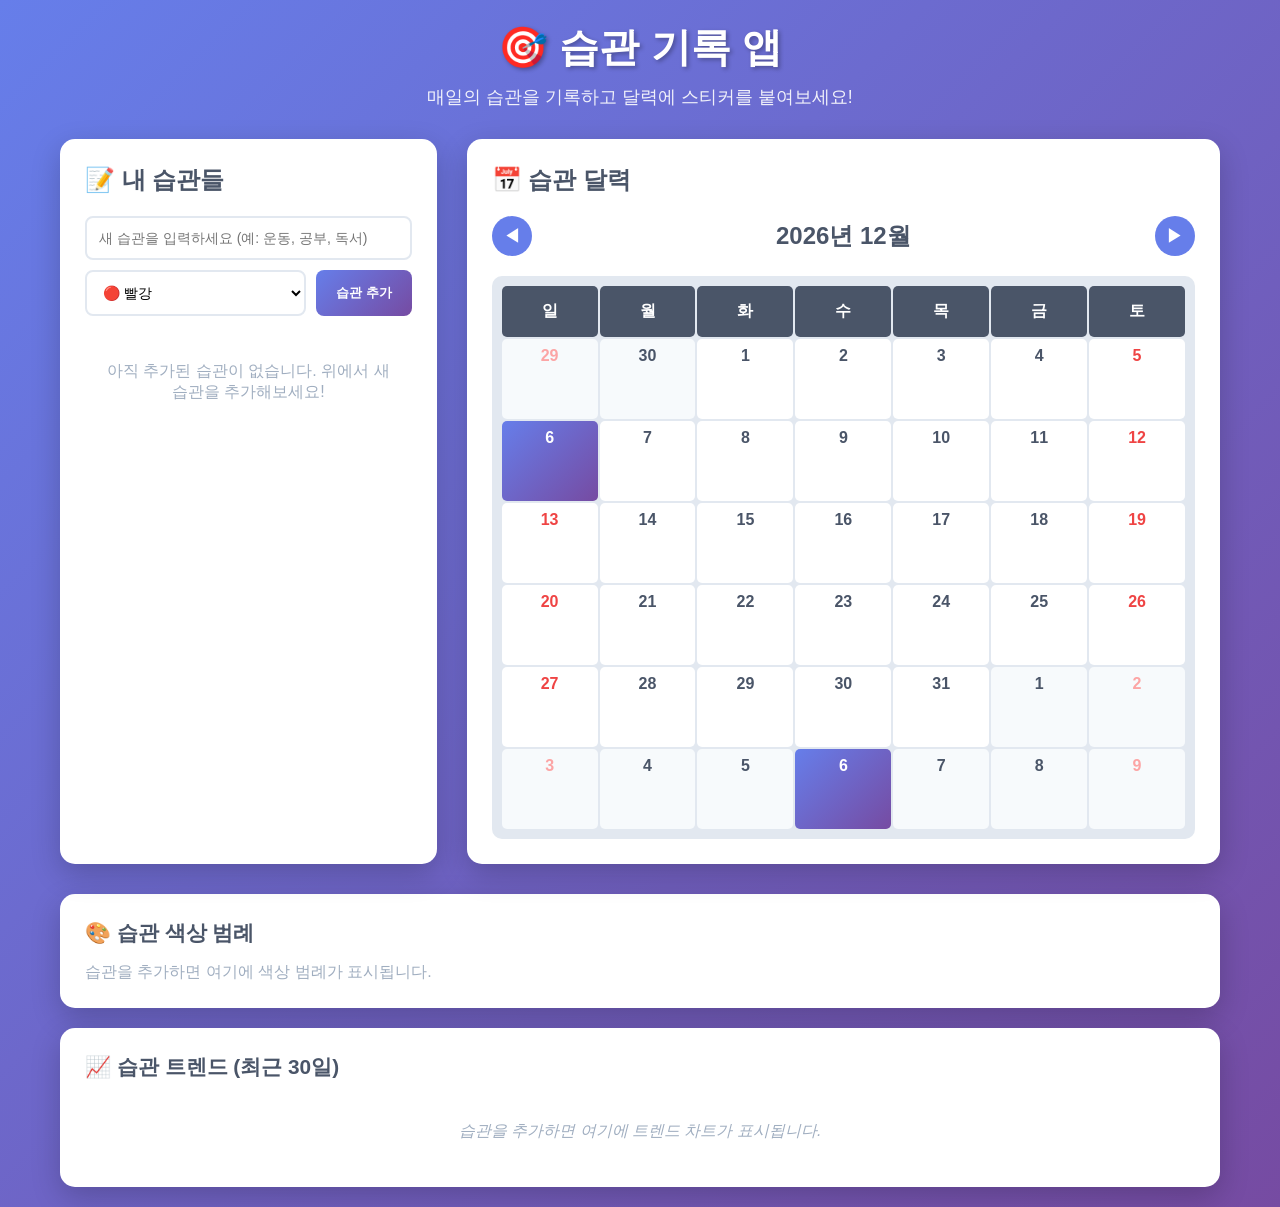
==== index.html @ 905c4ee0 "Rename habit-tracker.html to index.html" ====
<!DOCTYPE html>
<html lang="ko">
<head>
    <meta charset="UTF-8">
    <meta name="viewport" content="width=device-width, initial-scale=1.0">
    <title>습관 기록 앱</title>
    <link rel="stylesheet" href="habit-tracker.css">
</head>
<body>
    <div class="container">
        <header>
            <h1>🎯 습관 기록 앱</h1>
            <p>매일의 습관을 기록하고 달력에 스티커를 붙여보세요!</p>
        </header>

        <div class="main-content">
            <!-- 습관 관리 섹션 -->
            <div class="habits-section">
                <h2>📝 내 습관들</h2>
                <div class="add-habit">
                    <input type="text" id="habitName" placeholder="새 습관을 입력하세요 (예: 운동, 공부, 독서)">
                    <select id="habitColor">
                        <!-- 빨간색 계열 -->
                        <option value="red">🔴 빨강</option>
                        <option value="coral">🔴 코랄</option>
                        <option value="rose">🔴 로즈</option>
                        
                        <!-- 주황색 계열 -->
                        <option value="orange">🟠 주황</option>
                        <option value="amber">🟠 앰버</option>
                        
                        <!-- 노란색 계열 -->
                        <option value="yellow">🟡 노랑</option>
                        <option value="lime">🟡 라임</option>
                        
                        <!-- 초록색 계열 -->
                        <option value="green">🟢 초록</option>
                        <option value="emerald">🟢 에메랄드</option>
                        <option value="mint">🟢 민트</option>
                        <option value="teal">🟢 청록</option>
                        
                        <!-- 파란색 계열 -->
                        <option value="sky">🔵 스카이</option>
                        <option value="blue">🔵 파랑</option>
                        <option value="cyan">🔵 시안</option>
                        <option value="indigo">🔵 남색</option>
                        
                        <!-- 보라색 계열 -->
                        <option value="purple">🟣 보라</option>
                        <option value="violet">🟣 바이올렛</option>
                        
                        <!-- 핑크색 계열 -->
                        <option value="pink">🟣 핑크</option>
                        
                        <!-- 회색 계열 -->
                        <option value="slate">⚫ 슬레이트</option>
                    </select>
                    <button id="addHabitBtn">습관 추가</button>
                </div>
                
                <div class="habits-list" id="habitsList">
                    <!-- 습관 목록이 여기에 동적으로 추가됩니다 -->
                </div>
            </div>

            <!-- 달력 섹션 -->
            <div class="calendar-section">
                <h2>📅 습관 달력</h2>
                <div class="calendar-controls">
                    <button id="prevMonth">◀</button>
                    <h3 id="currentMonth"></h3>
                    <button id="nextMonth">▶</button>
                </div>
                <div class="calendar" id="calendar">
                    <!-- 달력이 여기에 동적으로 생성됩니다 -->
                </div>
            </div>
        </div>

        <!-- 습관 색상 범례 -->
        <div class="legend">
            <h3>🎨 습관 색상 범례</h3>
            <div class="legend-items" id="legendItems">
                <!-- 범례가 여기에 동적으로 추가됩니다 -->
            </div>
        </div>

        <!-- 트렌드 차트 -->
        <div class="trend-chart">
            <h3>📈 습관 트렌드 (최근 30일)</h3>
            <div class="chart-container" id="chartContainer">
                <!-- 차트가 여기에 동적으로 생성됩니다 -->
            </div>
        </div>
    </div>

    <script src="habit-tracker.js"></script>
</body>
</html>
---- habit-tracker.css ----
* {
    margin: 0;
    padding: 0;
    box-sizing: border-box;
}

body {
    font-family: 'Segoe UI', Tahoma, Geneva, Verdana, sans-serif;
    background: linear-gradient(135deg, #667eea 0%, #764ba2 100%);
    min-height: 100vh;
    color: #333;
}

.container {
    max-width: 1200px;
    margin: 0 auto;
    padding: 20px;
}

header {
    text-align: center;
    margin-bottom: 30px;
    color: white;
}

header h1 {
    font-size: 2.5rem;
    margin-bottom: 10px;
    text-shadow: 2px 2px 4px rgba(0,0,0,0.3);
}

header p {
    font-size: 1.1rem;
    opacity: 0.9;
}

.main-content {
    display: grid;
    grid-template-columns: 1fr 2fr;
    gap: 30px;
    margin-bottom: 30px;
}

.habits-section, .calendar-section {
    background: white;
    border-radius: 15px;
    padding: 25px;
    box-shadow: 0 10px 30px rgba(0,0,0,0.2);
}

.habits-section h2, .calendar-section h2 {
    margin-bottom: 20px;
    color: #4a5568;
    font-size: 1.5rem;
}

.add-habit {
    display: flex;
    gap: 10px;
    margin-bottom: 25px;
    flex-wrap: wrap;
}

.add-habit input, .add-habit select {
    flex: 1;
    padding: 12px;
    border: 2px solid #e2e8f0;
    border-radius: 8px;
    font-size: 14px;
    transition: border-color 0.3s;
}

.add-habit select {
    background: white;
    cursor: pointer;
}

.add-habit select option {
    padding: 8px;
    font-size: 14px;
    color: white;
    font-weight: 600;
}

/* 빨간색 계열 */
.add-habit select option[value="red"] { background-color: #ef4444; }
.add-habit select option[value="coral"] { background-color: #ff6b6b; }
.add-habit select option[value="rose"] { background-color: #f43f5e; }

/* 주황색 계열 */
.add-habit select option[value="orange"] { background-color: #f97316; }
.add-habit select option[value="amber"] { background-color: #f59e0b; }

/* 노란색 계열 */
.add-habit select option[value="yellow"] { background-color: #eab308; color: #333; }
.add-habit select option[value="lime"] { background-color: #84cc16; color: #333; }

/* 초록색 계열 */
.add-habit select option[value="green"] { background-color: #10b981; }
.add-habit select option[value="emerald"] { background-color: #059669; }
.add-habit select option[value="mint"] { background-color: #6ee7b7; color: #333; }
.add-habit select option[value="teal"] { background-color: #14b8a6; }

/* 파란색 계열 */
.add-habit select option[value="sky"] { background-color: #0ea5e9; }
.add-habit select option[value="blue"] { background-color: #3b82f6; }
.add-habit select option[value="cyan"] { background-color: #06b6d4; }
.add-habit select option[value="indigo"] { background-color: #6366f1; }

/* 보라색 계열 */
.add-habit select option[value="purple"] { background-color: #8b5cf6; }
.add-habit select option[value="violet"] { background-color: #7c3aed; }

/* 핑크색 계열 */
.add-habit select option[value="pink"] { background-color: #ec4899; }

/* 회색 계열 */
.add-habit select option[value="slate"] { background-color: #64748b; }

.add-habit input:focus, .add-habit select:focus {
    outline: none;
    border-color: #667eea;
}

.add-habit button {
    padding: 12px 20px;
    background: linear-gradient(135deg, #667eea 0%, #764ba2 100%);
    color: white;
    border: none;
    border-radius: 8px;
    cursor: pointer;
    font-weight: 600;
    transition: transform 0.2s;
}

.add-habit button:hover {
    transform: translateY(-2px);
}

.habits-list {
    display: flex;
    flex-direction: column;
    gap: 10px;
}

.habit-item {
    display: flex;
    align-items: center;
    justify-content: space-between;
    padding: 15px;
    background: #f7fafc;
    border-radius: 10px;
    border-left: 4px solid;
    transition: all 0.3s;
}

.habit-item:hover {
    transform: translateX(5px);
    box-shadow: 0 5px 15px rgba(0,0,0,0.1);
}

.habit-info {
    display: flex;
    align-items: center;
    gap: 10px;
}

.habit-color {
    width: 20px;
    height: 20px;
    border-radius: 50%;
    border: 2px solid white;
    box-shadow: 0 2px 4px rgba(0,0,0,0.2);
}

.habit-name {
    font-weight: 600;
    color: #2d3748;
}

.delete-habit {
    background: #e53e3e;
    color: white;
    border: none;
    border-radius: 50%;
    width: 30px;
    height: 30px;
    cursor: pointer;
    font-size: 14px;
    transition: all 0.3s;
}

.delete-habit:hover {
    background: #c53030;
    transform: scale(1.1);
}

.calendar-controls {
    display: flex;
    align-items: center;
    justify-content: space-between;
    margin-bottom: 20px;
}

.calendar-controls button {
    background: #667eea;
    color: white;
    border: none;
    border-radius: 50%;
    width: 40px;
    height: 40px;
    cursor: pointer;
    font-size: 18px;
    transition: all 0.3s;
}

.calendar-controls button:hover {
    background: #5a67d8;
    transform: scale(1.1);
}

#currentMonth {
    font-size: 1.5rem;
    color: #4a5568;
    font-weight: 600;
}

.calendar {
    display: grid;
    grid-template-columns: repeat(7, 1fr);
    gap: 2px;
    background: #e2e8f0;
    border-radius: 10px;
    padding: 10px;
}

.day-header {
    background: #4a5568;
    color: white;
    padding: 15px 5px;
    text-align: center;
    font-weight: 600;
    border-radius: 5px;
}

.day {
    background: white;
    min-height: 80px;
    padding: 8px;
    border-radius: 5px;
    position: relative;
    cursor: pointer;
    transition: all 0.3s;
    display: flex;
    flex-direction: column;
    align-items: center;
    justify-content: flex-start;
}

.day:hover {
    background: #f7fafc;
    transform: scale(1.02);
}

.day-number {
    font-weight: 600;
    color: #4a5568;
    margin-bottom: 5px;
}

.day.other-month {
    background: #f7fafc;
    color: #a0aec0;
}

.day.today {
    background: linear-gradient(135deg, #667eea 0%, #764ba2 100%);
    color: white;
}

.day.today .day-number {
    color: white;
}

/* 주말 날짜 스타일 */
.day.weekend .day-number {
    color: #ef4444;
    font-weight: 700;
}

.day.other-month.weekend .day-number {
    color: #fca5a5;
}

.day.today.weekend .day-number {
    color: white;
}

.stickers {
    display: flex;
    flex-wrap: wrap;
    gap: 2px;
    justify-content: center;
    margin-top: 5px;
}

.sticker {
    width: 12px;
    height: 12px;
    border-radius: 50%;
    border: 1px solid white;
    box-shadow: 0 1px 3px rgba(0,0,0,0.3);
}

.legend {
    background: white;
    border-radius: 15px;
    padding: 25px;
    box-shadow: 0 10px 30px rgba(0,0,0,0.2);
}

.legend h3 {
    margin-bottom: 15px;
    color: #4a5568;
    font-size: 1.3rem;
}

.legend-items {
    display: flex;
    flex-wrap: wrap;
    gap: 15px;
}

.legend-item {
    display: flex;
    align-items: center;
    gap: 8px;
    padding: 8px 12px;
    background: #f7fafc;
    border-radius: 20px;
    font-size: 14px;
    font-weight: 500;
}

/* 트렌드 차트 스타일 */
.trend-chart {
    background: white;
    border-radius: 15px;
    padding: 25px;
    box-shadow: 0 10px 30px rgba(0,0,0,0.2);
    margin-top: 20px;
}

.trend-chart h3 {
    margin-bottom: 20px;
    color: #4a5568;
    font-size: 1.3rem;
}

.chart-container {
    display: flex;
    flex-direction: column;
    gap: 15px;
}

.habit-chart {
    background: #f8fafc;
    border-radius: 10px;
    padding: 15px;
    border-left: 4px solid;
}

.habit-chart-header {
    display: flex;
    justify-content: space-between;
    align-items: center;
    margin-bottom: 10px;
}

.habit-chart-name {
    display: flex;
    align-items: center;
    gap: 8px;
    font-weight: 600;
    color: #2d3748;
}

.habit-chart-color {
    width: 16px;
    height: 16px;
    border-radius: 50%;
    border: 2px solid white;
    box-shadow: 0 2px 4px rgba(0,0,0,0.2);
}

.habit-chart-stats {
    display: flex;
    gap: 15px;
    font-size: 14px;
    color: #718096;
}

.chart-bars {
    display: flex;
    gap: 2px;
    height: 20px;
    align-items: end;
}

.chart-bar {
    flex: 1;
    border-radius: 2px 2px 0 0;
    min-height: 2px;
    transition: all 0.3s ease;
    position: relative;
}

.chart-bar:hover {
    opacity: 0.8;
    transform: scaleY(1.1);
}

.chart-bar.completed {
    opacity: 1;
}

.chart-bar.missed {
    opacity: 0.3;
    background-color: #e2e8f0;
}

.chart-bar.today {
    border: 2px solid #4a5568;
    box-shadow: 0 0 0 1px white;
}

.chart-labels {
    display: flex;
    justify-content: space-between;
    margin-top: 5px;
    font-size: 11px;
    color: #a0aec0;
}

.no-data {
    text-align: center;
    color: #a0aec0;
    padding: 20px;
    font-style: italic;
}

.legend-color {
    width: 16px;
    height: 16px;
    border-radius: 50%;
    border: 2px solid white;
    box-shadow: 0 2px 4px rgba(0,0,0,0.2);
}

/* 습관 색상 정의 - 18가지 예쁜 색상 (중복 제거, 색상별 그룹화) */
/* 빨간색 계열 */
.color-red { background-color: #ef4444; }         /* 빨강 */
.color-coral { background-color: #ff6b6b; }       /* 코랄 */
.color-rose { background-color: #f43f5e; }        /* 로즈 */

/* 주황색 계열 */
.color-orange { background-color: #f97316; }      /* 주황 */
.color-amber { background-color: #f59e0b; }       /* 앰버 */

/* 노란색 계열 */
.color-yellow { background-color: #eab308; }      /* 노랑 */
.color-lime { background-color: #84cc16; }        /* 라임 */

/* 초록색 계열 */
.color-green { background-color: #10b981; }       /* 초록 */
.color-emerald { background-color: #059669; }     /* 에메랄드 */
.color-mint { background-color: #6ee7b7; }        /* 민트 */
.color-teal { background-color: #14b8a6; }        /* 청록 */

/* 파란색 계열 */
.color-sky { background-color: #0ea5e9; }         /* 스카이 */
.color-blue { background-color: #3b82f6; }        /* 파랑 */
.color-cyan { background-color: #06b6d4; }        /* 시안 */
.color-indigo { background-color: #6366f1; }      /* 남색 */

/* 보라색 계열 */
.color-purple { background-color: #8b5cf6; }      /* 보라 */
.color-violet { background-color: #7c3aed; }      /* 바이올렛 */

/* 핑크색 계열 */
.color-pink { background-color: #ec4899; }        /* 핑크 */

/* 회색 계열 */
.color-slate { background-color: #64748b; }       /* 슬레이트 */

/* 반응형 디자인 */
@media (max-width: 768px) {
    .main-content {
        grid-template-columns: 1fr;
        gap: 20px;
    }
    
    .add-habit {
        flex-direction: column;
    }
    
    .calendar {
        gap: 1px;
    }
    
    .day {
        min-height: 60px;
        padding: 5px;
    }
    
    .sticker {
        width: 10px;
        height: 10px;
    }
    
    .legend-items {
        gap: 10px;
    }
    
    .legend-item {
        font-size: 12px;
        padding: 6px 10px;
    }
}

/* 애니메이션 */
@keyframes fadeIn {
    from { opacity: 0; transform: translateY(20px); }
    to { opacity: 1; transform: translateY(0); }
}

.habit-item, .day {
    animation: fadeIn 0.3s ease-out;
}

/* 스티커 추가 애니메이션 */
@keyframes stickerAppear {
    0% { transform: scale(0); opacity: 0; }
    50% { transform: scale(1.2); }
    100% { transform: scale(1); opacity: 1; }
}

.sticker {
    animation: stickerAppear 0.3s ease-out;
}
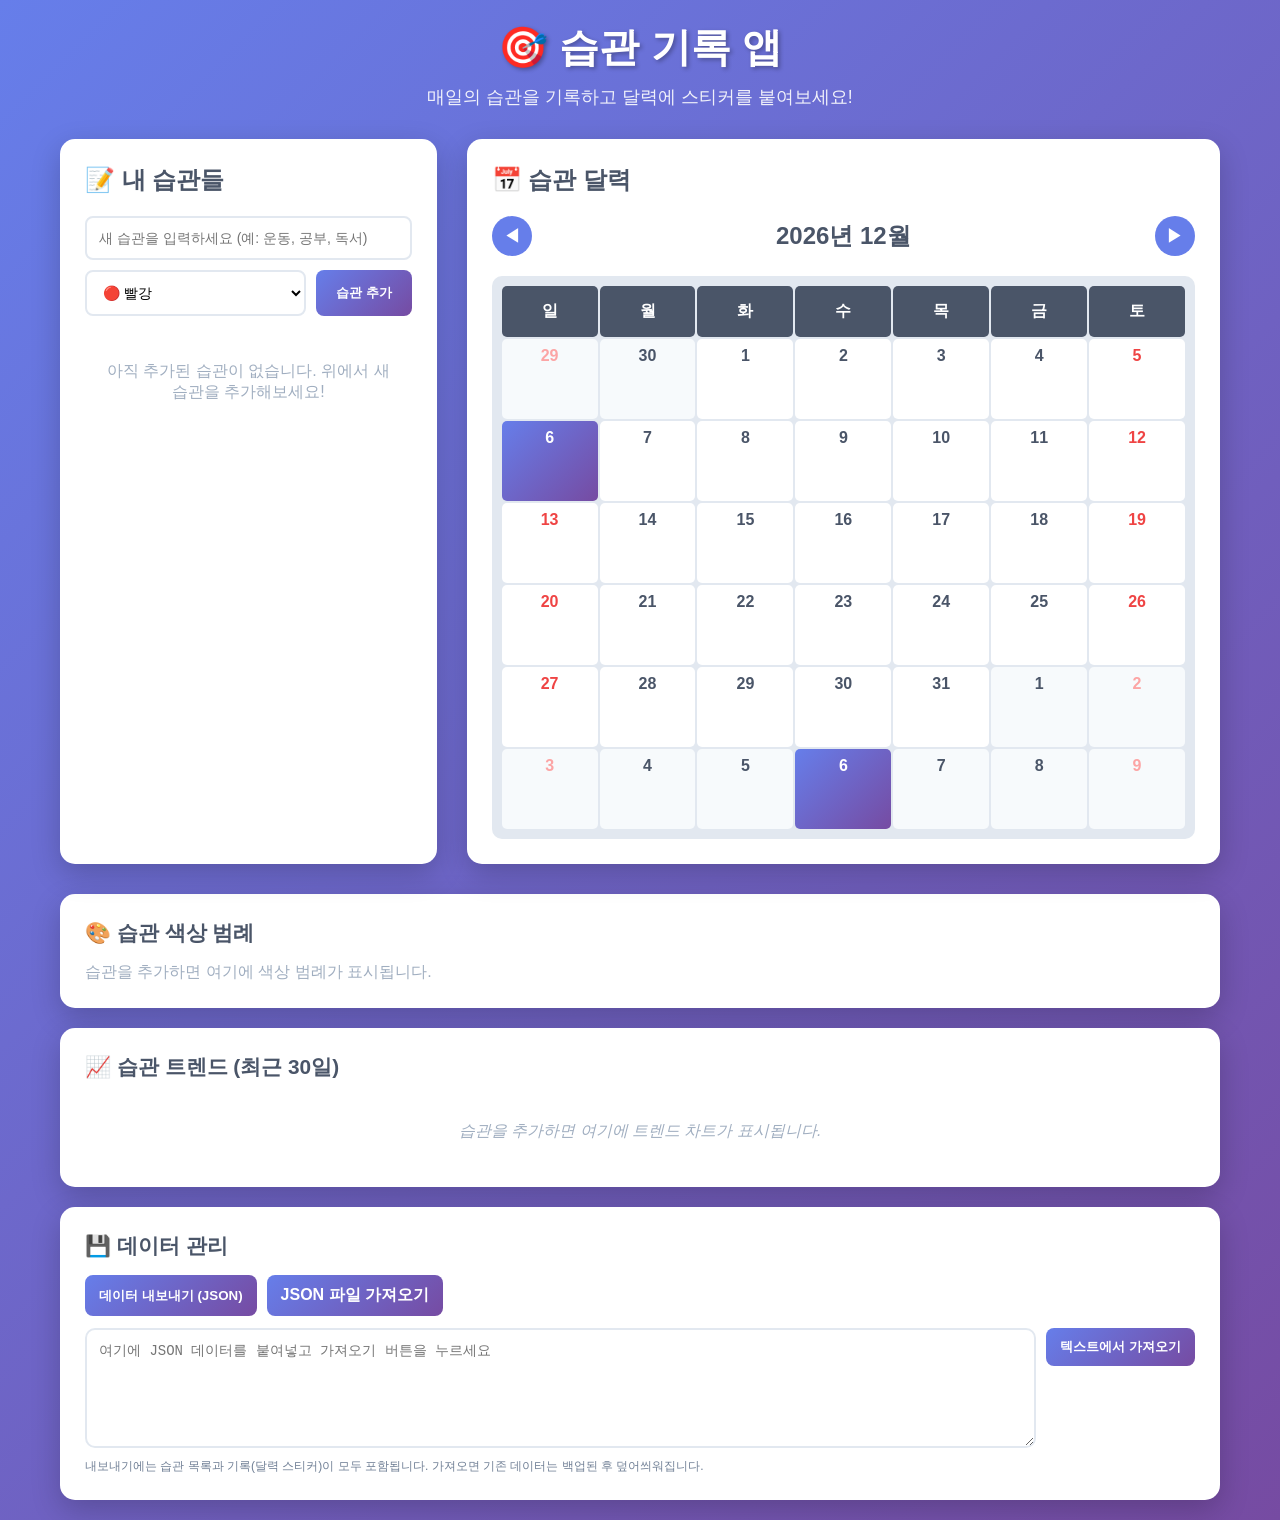
==== commit 8d98be88: "feat: 데이터 내보내기/가져오기 UI 및 로직 추가" ====
--- a/index.html
+++ b/index.html
@@ -92,6 +92,23 @@
                 <!-- 차트가 여기에 동적으로 생성됩니다 -->
             </div>
         </div>
+
+        <!-- 데이터 관리 -->
+        <div class="data-management">
+            <h3>💾 데이터 관리</h3>
+            <div class="data-actions">
+                <button id="exportJsonBtn">데이터 내보내기 (JSON)</button>
+                <label for="importJsonFile" class="file-label">JSON 파일 가져오기</label>
+                <input type="file" id="importJsonFile" accept="application/json" style="display:none;" />
+            </div>
+            <div class="data-import-text">
+                <textarea id="importJsonText" placeholder="여기에 JSON 데이터를 붙여넣고 가져오기 버튼을 누르세요"></textarea>
+                <div class="import-text-actions">
+                    <button id="importJsonTextBtn">텍스트에서 가져오기</button>
+                </div>
+            </div>
+            <p class="data-hint">내보내기에는 습관 목록과 기록(달력 스티커)이 모두 포함됩니다. 가져오면 기존 데이터는 백업된 후 덮어씌워집니다.</p>
+        </div>
     </div>
 
     <script src="habit-tracker.js"></script>
--- a/habit-tracker.css
+++ b/habit-tracker.css
@@ -447,6 +447,69 @@
     color: #a0aec0;
     padding: 20px;
     font-style: italic;
+}
+
+/* 데이터 관리 */
+.data-management {
+    background: white;
+    border-radius: 15px;
+    padding: 25px;
+    box-shadow: 0 10px 30px rgba(0,0,0,0.2);
+    margin-top: 20px;
+}
+
+.data-management h3 {
+    margin-bottom: 15px;
+    color: #4a5568;
+    font-size: 1.3rem;
+}
+
+.data-actions {
+    display: flex;
+    gap: 10px;
+    flex-wrap: wrap;
+    margin-bottom: 12px;
+}
+
+.data-actions button, .import-text-actions button, .file-label {
+    padding: 10px 14px;
+    background: linear-gradient(135deg, #667eea 0%, #764ba2 100%);
+    color: white;
+    border: none;
+    border-radius: 8px;
+    cursor: pointer;
+    font-weight: 600;
+    transition: transform 0.2s;
+}
+
+.data-actions button:hover, .import-text-actions button:hover, .file-label:hover {
+    transform: translateY(-2px);
+}
+
+.file-label {
+    display: inline-block;
+}
+
+.data-import-text {
+    display: grid;
+    grid-template-columns: 1fr auto;
+    gap: 10px;
+    align-items: start;
+}
+
+.data-import-text textarea {
+    width: 100%;
+    min-height: 120px;
+    border: 2px solid #e2e8f0;
+    border-radius: 10px;
+    padding: 12px;
+    font-size: 14px;
+}
+
+.data-hint {
+    margin-top: 10px;
+    color: #718096;
+    font-size: 12px;
 }
 
 .legend-color {
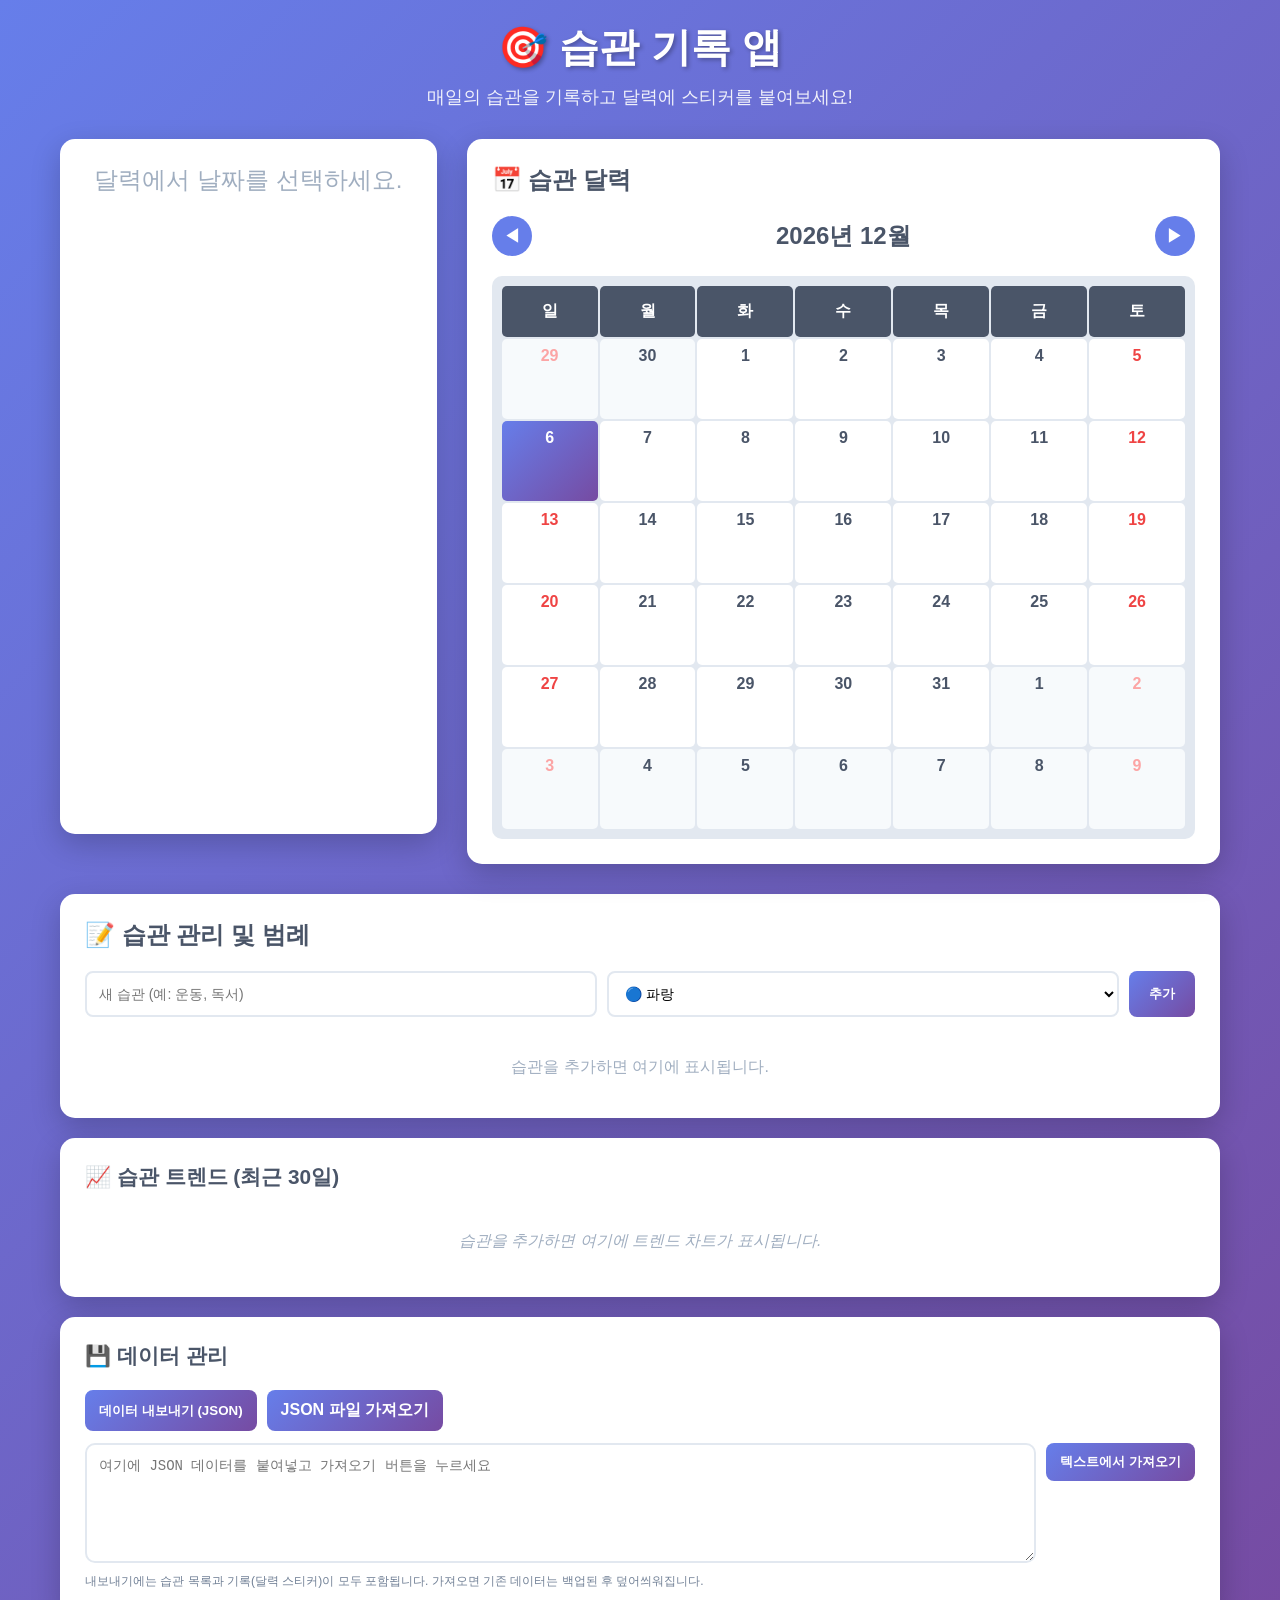
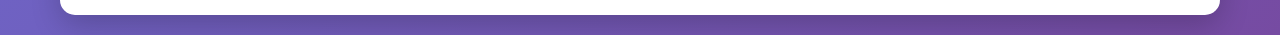
==== commit 1523b00a: "update funcs" ====
--- a/index.html
+++ b/index.html
@@ -14,52 +14,21 @@
         </header>
 
         <div class="main-content">
-            <!-- 습관 관리 섹션 -->
-            <div class="habits-section">
-                <h2>📝 내 습관들</h2>
-                <div class="add-habit">
-                    <input type="text" id="habitName" placeholder="새 습관을 입력하세요 (예: 운동, 공부, 독서)">
-                    <select id="habitColor">
-                        <!-- 빨간색 계열 -->
-                        <option value="red">🔴 빨강</option>
-                        <option value="coral">🔴 코랄</option>
-                        <option value="rose">🔴 로즈</option>
-                        
-                        <!-- 주황색 계열 -->
-                        <option value="orange">🟠 주황</option>
-                        <option value="amber">🟠 앰버</option>
-                        
-                        <!-- 노란색 계열 -->
-                        <option value="yellow">🟡 노랑</option>
-                        <option value="lime">🟡 라임</option>
-                        
-                        <!-- 초록색 계열 -->
-                        <option value="green">🟢 초록</option>
-                        <option value="emerald">🟢 에메랄드</option>
-                        <option value="mint">🟢 민트</option>
-                        <option value="teal">🟢 청록</option>
-                        
-                        <!-- 파란색 계열 -->
-                        <option value="sky">🔵 스카이</option>
-                        <option value="blue">🔵 파랑</option>
-                        <option value="cyan">🔵 시안</option>
-                        <option value="indigo">🔵 남색</option>
-                        
-                        <!-- 보라색 계열 -->
-                        <option value="purple">🟣 보라</option>
-                        <option value="violet">🟣 바이올렛</option>
-                        
-                        <!-- 핑크색 계열 -->
-                        <option value="pink">🟣 핑크</option>
-                        
-                        <!-- 회색 계열 -->
-                        <option value="slate">⚫ 슬레이트</option>
-                    </select>
-                    <button id="addHabitBtn">습관 추가</button>
-                </div>
-                
-                <div class="habits-list" id="habitsList">
-                    <!-- 습관 목록이 여기에 동적으로 추가됩니다 -->
+            <!-- 일일 상세 섹션 (위치 변경) -->
+            <div class="daily-details-section" id="dailyDetailsSection">
+                <h2 id="dailyDetailsTitle">달력에서 날짜를 선택하세요.</h2>
+                <div id="dailyDetailsContent" class="hidden">
+                                        <div class="daily-details-header">
+                        <h3 id="selectedDateStr"></h3>
+                        <h3 class="memo-header">습관 체크</h3>
+                    </div>
+                    <div id="dailyHabitsList"></div>
+                    <h3 class="memo-header">일일 메모</h3>
+                    <div id="memoList"></div>
+                    <div class="add-memo">
+                        <input type="text" id="memoInput" placeholder="새 메모 추가...">
+                        <button id="addMemoBtn">메모 추가</button>
+                    </div>
                 </div>
             </div>
 
@@ -77,9 +46,23 @@
             </div>
         </div>
 
-        <!-- 습관 색상 범례 -->
-        <div class="legend">
-            <h3>🎨 습관 색상 범례</h3>
+        <!-- 습관 관리 및 범례 섹션 (위치 변경) -->
+        <div class="habits-section">
+            <h2>📝 습관 관리 및 범례</h2>
+            <div class="add-habit">
+                <input type="text" id="habitName" placeholder="새 습관 (예: 운동, 독서)">
+                <select id="habitColor">
+                    <option value="red">🔴 빨강</option><option value="coral">🔴 코랄</option><option value="rose">🔴 로즈</option>
+                    <option value="orange">🟠 주황</option><option value="amber">🟠 앰버</option>
+                    <option value="yellow">🟡 노랑</option><option value="lime">🟡 라임</option>
+                    <option value="green">🟢 초록</option><option value="emerald">🟢 에메랄드</option><option value="mint">🟢 민트</option><option value="teal">🟢 청록</option>
+                    <option value="sky">🔵 스카이</option><option value="blue" selected>🔵 파랑</option><option value="cyan">🔵 시안</option><option value="indigo">🔵 남색</option>
+                    <option value="purple">🟣 보라</option><option value="violet">🟣 바이올렛</option>
+                    <option value="pink">🟣 핑크</option>
+                    <option value="slate">⚫ 슬레이트</option>
+                </select>
+                <button id="addHabitBtn">추가</button>
+            </div>
             <div class="legend-items" id="legendItems">
                 <!-- 범례가 여기에 동적으로 추가됩니다 -->
             </div>
@@ -88,9 +71,7 @@
         <!-- 트렌드 차트 -->
         <div class="trend-chart">
             <h3>📈 습관 트렌드 (최근 30일)</h3>
-            <div class="chart-container" id="chartContainer">
-                <!-- 차트가 여기에 동적으로 생성됩니다 -->
-            </div>
+            <div class="chart-container" id="chartContainer"></div>
         </div>
 
         <!-- 데이터 관리 -->
--- a/habit-tracker.css
+++ b/habit-tracker.css
@@ -48,7 +48,7 @@
     box-shadow: 0 10px 30px rgba(0,0,0,0.2);
 }
 
-.habits-section h2, .calendar-section h2 {
+.habits-section h2, .calendar-section h2, .daily-details-section h2 {
     margin-bottom: 20px;
     color: #4a5568;
     font-size: 1.5rem;
@@ -82,39 +82,25 @@
     font-weight: 600;
 }
 
-/* 빨간색 계열 */
+/* 색상 옵션 스타일 */
 .add-habit select option[value="red"] { background-color: #ef4444; }
 .add-habit select option[value="coral"] { background-color: #ff6b6b; }
 .add-habit select option[value="rose"] { background-color: #f43f5e; }
-
-/* 주황색 계열 */
 .add-habit select option[value="orange"] { background-color: #f97316; }
 .add-habit select option[value="amber"] { background-color: #f59e0b; }
-
-/* 노란색 계열 */
 .add-habit select option[value="yellow"] { background-color: #eab308; color: #333; }
 .add-habit select option[value="lime"] { background-color: #84cc16; color: #333; }
-
-/* 초록색 계열 */
 .add-habit select option[value="green"] { background-color: #10b981; }
 .add-habit select option[value="emerald"] { background-color: #059669; }
 .add-habit select option[value="mint"] { background-color: #6ee7b7; color: #333; }
 .add-habit select option[value="teal"] { background-color: #14b8a6; }
-
-/* 파란색 계열 */
 .add-habit select option[value="sky"] { background-color: #0ea5e9; }
 .add-habit select option[value="blue"] { background-color: #3b82f6; }
 .add-habit select option[value="cyan"] { background-color: #06b6d4; }
 .add-habit select option[value="indigo"] { background-color: #6366f1; }
-
-/* 보라색 계열 */
 .add-habit select option[value="purple"] { background-color: #8b5cf6; }
 .add-habit select option[value="violet"] { background-color: #7c3aed; }
-
-/* 핑크색 계열 */
 .add-habit select option[value="pink"] { background-color: #ec4899; }
-
-/* 회색 계열 */
 .add-habit select option[value="slate"] { background-color: #64748b; }
 
 .add-habit input:focus, .add-habit select:focus {
@@ -137,35 +123,35 @@
     transform: translateY(-2px);
 }
 
-.habits-list {
+.legend-items {
     display: flex;
     flex-direction: column;
     gap: 10px;
 }
 
-.habit-item {
+.legend-item {
     display: flex;
     align-items: center;
     justify-content: space-between;
-    padding: 15px;
+    padding: 12px 15px;
     background: #f7fafc;
     border-radius: 10px;
     border-left: 4px solid;
     transition: all 0.3s;
 }
 
-.habit-item:hover {
+.legend-item:hover {
     transform: translateX(5px);
     box-shadow: 0 5px 15px rgba(0,0,0,0.1);
 }
 
-.habit-info {
+.legend-info {
     display: flex;
     align-items: center;
     gap: 10px;
 }
 
-.habit-color {
+.legend-color {
     width: 20px;
     height: 20px;
     border-radius: 50%;
@@ -173,7 +159,7 @@
     box-shadow: 0 2px 4px rgba(0,0,0,0.2);
 }
 
-.habit-name {
+.legend-name {
     font-weight: 600;
     color: #2d3748;
 }
@@ -183,11 +169,14 @@
     color: white;
     border: none;
     border-radius: 50%;
-    width: 30px;
-    height: 30px;
+    width: 28px;
+    height: 28px;
     cursor: pointer;
     font-size: 14px;
     transition: all 0.3s;
+    display: flex;
+    align-items: center;
+    justify-content: center;
 }
 
 .delete-habit:hover {
@@ -257,9 +246,10 @@
     justify-content: flex-start;
 }
 
-.day:hover {
-    background: #f7fafc;
+.day:hover, .day.selected {
+    background: #f0f2ff;
     transform: scale(1.02);
+    box-shadow: 0 0 0 2px #667eea;
 }
 
 .day-number {
@@ -282,7 +272,6 @@
     color: white;
 }
 
-/* 주말 날짜 스타일 */
 .day.weekend .day-number {
     color: #ef4444;
     font-weight: 700;
@@ -312,38 +301,165 @@
     box-shadow: 0 1px 3px rgba(0,0,0,0.3);
 }
 
-.legend {
+/* 일일 상세 섹션 */
+.daily-details-section {
     background: white;
     border-radius: 15px;
     padding: 25px;
     box-shadow: 0 10px 30px rgba(0,0,0,0.2);
-}
-
-.legend h3 {
+    margin-bottom: 30px;
+}
+
+.daily-details-section h2 {
+    text-align: center;
+    color: #a0aec0;
+    font-weight: 500;
+}
+
+.daily-details-header {
+    margin-bottom: 20px;
+}
+
+.daily-details-header h3 {
+    color: #4a5568;
+    font-size: 1.8rem;
+    font-weight: 700;
+    margin: 0;
+    line-height: 1.2;
+}
+
+.daily-details-header p {
+    font-size: 1.1rem;
+    color: #718096;
+    margin: 0;
+    font-weight: 500;
+}
+
+.daily-details-section .memo-header {
+    margin-top: 25px;
     margin-bottom: 15px;
     color: #4a5568;
     font-size: 1.3rem;
 }
 
-.legend-items {
-    display: flex;
-    flex-wrap: wrap;
-    gap: 15px;
-}
-
-.legend-item {
-    display: flex;
-    align-items: center;
-    gap: 8px;
-    padding: 8px 12px;
+.daily-details-section h3:first-child {
+    margin-top: 0;
+}
+
+#dailyDetailsContent.hidden {
+    display: none;
+}
+
+#dailyHabitsList, #memoList {
+    display: flex;
+    flex-direction: column;
+    gap: 10px;
+}
+
+.daily-habit-item, .memo-item {
+    display: flex;
+    align-items: center;
+    justify-content: space-between;
+    padding: 12px 15px;
     background: #f7fafc;
-    border-radius: 20px;
+    border-radius: 10px;
+    transition: background-color 0.3s;
+}
+
+.daily-habit-item:hover, .memo-item:hover {
+    background-color: #f0f2ff;
+}
+
+.daily-habit-item label {
+    display: flex;
+    align-items: center;
+    gap: 12px;
+    cursor: pointer;
+    font-weight: 500;
+}
+
+.daily-habit-item input[type="checkbox"] {
+    width: 20px;
+    height: 20px;
+    cursor: pointer;
+    accent-color: #667eea;
+}
+
+.memo-item {
     font-size: 14px;
-    font-weight: 500;
+    align-items: center;
+}
+
+.memo-item.done span {
+    text-decoration: line-through;
+    color: #a0aec0;
+}
+
+.memo-item label {
+    display: flex;
+    align-items: center;
+    gap: 12px;
+    cursor: pointer;
+    flex-grow: 1; /* 레이블이 남은 공간을 모두 차지하도록 */
+}
+
+.memo-item input[type="checkbox"] {
+    width: 18px;
+    height: 18px;
+    cursor: pointer;
+    accent-color: #667eea;
+    flex-shrink: 0; /* 체크박스가 줄어들지 않도록 */
+}
+
+.delete-memo {
+    background: #e53e3e;
+    color: white;
+    border: none;
+    border-radius: 50%;
+    width: 24px;
+    height: 24px;
+    cursor: pointer;
+    font-size: 12px;
+    transition: all 0.3s;
+    flex-shrink: 0;
+}
+
+.delete-memo:hover {
+    background: #c53030;
+    transform: scale(1.1);
+}
+
+.add-memo {
+    display: flex;
+    gap: 10px;
+    margin-top: 20px;
+}
+
+.add-memo input {
+    flex: 1;
+    padding: 12px;
+    border: 2px solid #e2e8f0;
+    border-radius: 8px;
+    font-size: 14px;
+}
+
+.add-memo input:focus {
+    outline: none;
+    border-color: #667eea;
+}
+
+.add-memo button {
+    padding: 12px 20px;
+    background: #667eea;
+    color: white;
+    border: none;
+    border-radius: 8px;
+    cursor: pointer;
+    font-weight: 600;
 }
 
 /* 트렌드 차트 스타일 */
-.trend-chart {
+.trend-chart, .data-management {
     background: white;
     border-radius: 15px;
     padding: 25px;
@@ -351,7 +467,7 @@
     margin-top: 20px;
 }
 
-.trend-chart h3 {
+.trend-chart h3, .data-management h3 {
     margin-bottom: 20px;
     color: #4a5568;
     font-size: 1.3rem;
@@ -450,20 +566,6 @@
 }
 
 /* 데이터 관리 */
-.data-management {
-    background: white;
-    border-radius: 15px;
-    padding: 25px;
-    box-shadow: 0 10px 30px rgba(0,0,0,0.2);
-    margin-top: 20px;
-}
-
-.data-management h3 {
-    margin-bottom: 15px;
-    color: #4a5568;
-    font-size: 1.3rem;
-}
-
 .data-actions {
     display: flex;
     gap: 10px;
@@ -512,49 +614,26 @@
     font-size: 12px;
 }
 
-.legend-color {
-    width: 16px;
-    height: 16px;
-    border-radius: 50%;
-    border: 2px solid white;
-    box-shadow: 0 2px 4px rgba(0,0,0,0.2);
-}
-
-/* 습관 색상 정의 - 18가지 예쁜 색상 (중복 제거, 색상별 그룹화) */
-/* 빨간색 계열 */
-.color-red { background-color: #ef4444; }         /* 빨강 */
-.color-coral { background-color: #ff6b6b; }       /* 코랄 */
-.color-rose { background-color: #f43f5e; }        /* 로즈 */
-
-/* 주황색 계열 */
-.color-orange { background-color: #f97316; }      /* 주황 */
-.color-amber { background-color: #f59e0b; }       /* 앰버 */
-
-/* 노란색 계열 */
-.color-yellow { background-color: #eab308; }      /* 노랑 */
-.color-lime { background-color: #84cc16; }        /* 라임 */
-
-/* 초록색 계열 */
-.color-green { background-color: #10b981; }       /* 초록 */
-.color-emerald { background-color: #059669; }     /* 에메랄드 */
-.color-mint { background-color: #6ee7b7; }        /* 민트 */
-.color-teal { background-color: #14b8a6; }        /* 청록 */
-
-/* 파란색 계열 */
-.color-sky { background-color: #0ea5e9; }         /* 스카이 */
-.color-blue { background-color: #3b82f6; }        /* 파랑 */
-.color-cyan { background-color: #06b6d4; }        /* 시안 */
-.color-indigo { background-color: #6366f1; }      /* 남색 */
-
-/* 보라색 계열 */
-.color-purple { background-color: #8b5cf6; }      /* 보라 */
-.color-violet { background-color: #7c3aed; }      /* 바이올렛 */
-
-/* 핑크색 계열 */
-.color-pink { background-color: #ec4899; }        /* 핑크 */
-
-/* 회색 계열 */
-.color-slate { background-color: #64748b; }       /* 슬레이트 */
+/* 습관 색상 정의 */
+.color-red { background-color: #ef4444; }
+.color-coral { background-color: #ff6b6b; }
+.color-rose { background-color: #f43f5e; }
+.color-orange { background-color: #f97316; }
+.color-amber { background-color: #f59e0b; }
+.color-yellow { background-color: #eab308; }
+.color-lime { background-color: #84cc16; }
+.color-green { background-color: #10b981; }
+.color-emerald { background-color: #059669; }
+.color-mint { background-color: #6ee7b7; }
+.color-teal { background-color: #14b8a6; }
+.color-sky { background-color: #0ea5e9; }
+.color-blue { background-color: #3b82f6; }
+.color-cyan { background-color: #06b6d4; }
+.color-indigo { background-color: #6366f1; }
+.color-purple { background-color: #8b5cf6; }
+.color-violet { background-color: #7c3aed; }
+.color-pink { background-color: #ec4899; }
+.color-slate { background-color: #64748b; }
 
 /* 반응형 디자인 */
 @media (max-width: 768px) {
@@ -580,15 +659,6 @@
         width: 10px;
         height: 10px;
     }
-    
-    .legend-items {
-        gap: 10px;
-    }
-    
-    .legend-item {
-        font-size: 12px;
-        padding: 6px 10px;
-    }
 }
 
 /* 애니메이션 */
@@ -597,11 +667,10 @@
     to { opacity: 1; transform: translateY(0); }
 }
 
-.habit-item, .day {
+.legend-item, .day, .daily-habit-item, .memo-item {
     animation: fadeIn 0.3s ease-out;
 }
 
-/* 스티커 추가 애니메이션 */
 @keyframes stickerAppear {
     0% { transform: scale(0); opacity: 0; }
     50% { transform: scale(1.2); }
@@ -610,4 +679,4 @@
 
 .sticker {
     animation: stickerAppear 0.3s ease-out;
-}
+}
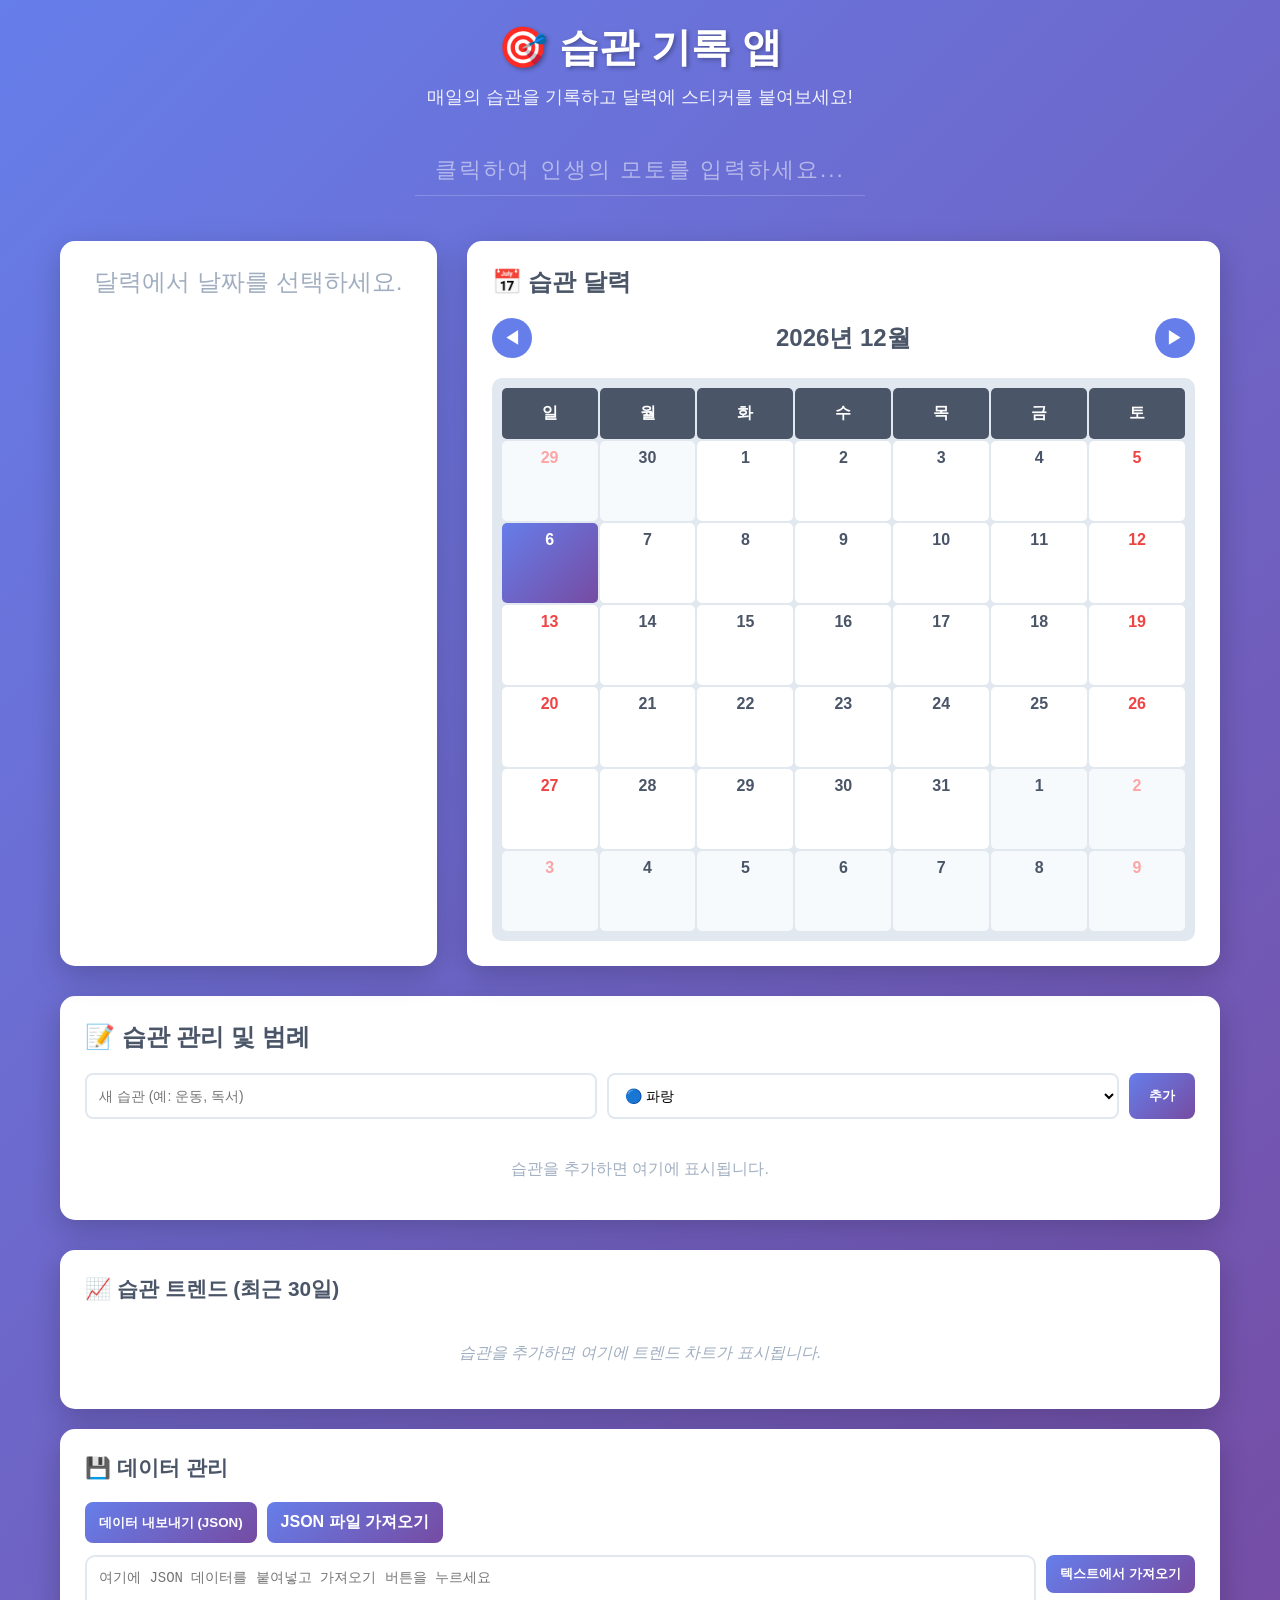
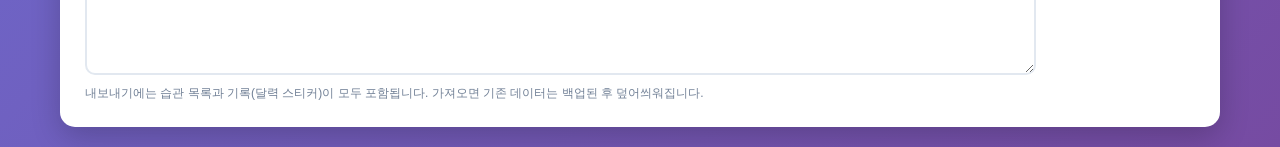
==== commit 577641d5: "add motto" ====
--- a/index.html
+++ b/index.html
@@ -12,6 +12,11 @@
             <h1>🎯 습관 기록 앱</h1>
             <p>매일의 습관을 기록하고 달력에 스티커를 붙여보세요!</p>
         </header>
+
+        <!-- 인생의 모토 섹션 -->
+        <div class="motto-section">
+            <p id="lifeMotto" contenteditable="true" spellcheck="false" data-placeholder="클릭하여 인생의 모토를 입력하세요..."></p>
+        </div>
 
         <div class="main-content">
             <!-- 일일 상세 섹션 (위치 변경) -->
--- a/habit-tracker.css
+++ b/habit-tracker.css
@@ -34,6 +34,38 @@
     opacity: 0.9;
 }
 
+/* 인생의 모토 섹션 */
+.motto-section {
+    text-align: center;
+    margin: -10px 0 30px 0;
+    padding: 15px;
+}
+
+#lifeMotto {
+    font-family: 'Segoe UI', 'Helvetica Neue', sans-serif;
+    font-size: 1.4rem;
+    font-weight: 300;
+    letter-spacing: 2px;
+    padding: 10px 20px;
+    display: inline-block;
+    position: relative;
+    cursor: text;
+    color: rgba(255, 255, 255, 0.85);
+    border-bottom: 1px solid rgba(255, 255, 255, 0.2);
+    transition: all 0.3s ease;
+}
+
+#lifeMotto:focus {
+    outline: none;
+    border-bottom-color: rgba(255, 255, 255, 0.5);
+}
+
+/* Placeholder 스타일 */
+#lifeMotto:empty::before {
+    content: attr(data-placeholder);
+    color: rgba(255, 255, 255, 0.5);
+}
+
 .main-content {
     display: grid;
     grid-template-columns: 1fr 2fr;
@@ -41,11 +73,15 @@
     margin-bottom: 30px;
 }
 
-.habits-section, .calendar-section {
+.daily-details-section, .calendar-section, .habits-section, .trend-chart, .data-management {
     background: white;
     border-radius: 15px;
     padding: 25px;
     box-shadow: 0 10px 30px rgba(0,0,0,0.2);
+}
+
+.habits-section {
+    margin-bottom: 30px;
 }
 
 .habits-section h2, .calendar-section h2, .daily-details-section h2 {
@@ -302,14 +338,6 @@
 }
 
 /* 일일 상세 섹션 */
-.daily-details-section {
-    background: white;
-    border-radius: 15px;
-    padding: 25px;
-    box-shadow: 0 10px 30px rgba(0,0,0,0.2);
-    margin-bottom: 30px;
-}
-
 .daily-details-section h2 {
     text-align: center;
     color: #a0aec0;
@@ -460,10 +488,6 @@
 
 /* 트렌드 차트 스타일 */
 .trend-chart, .data-management {
-    background: white;
-    border-radius: 15px;
-    padding: 25px;
-    box-shadow: 0 10px 30px rgba(0,0,0,0.2);
     margin-top: 20px;
 }
 
@@ -679,4 +703,6 @@
 
 .sticker {
     animation: stickerAppear 0.3s ease-out;
-}+}
+
+
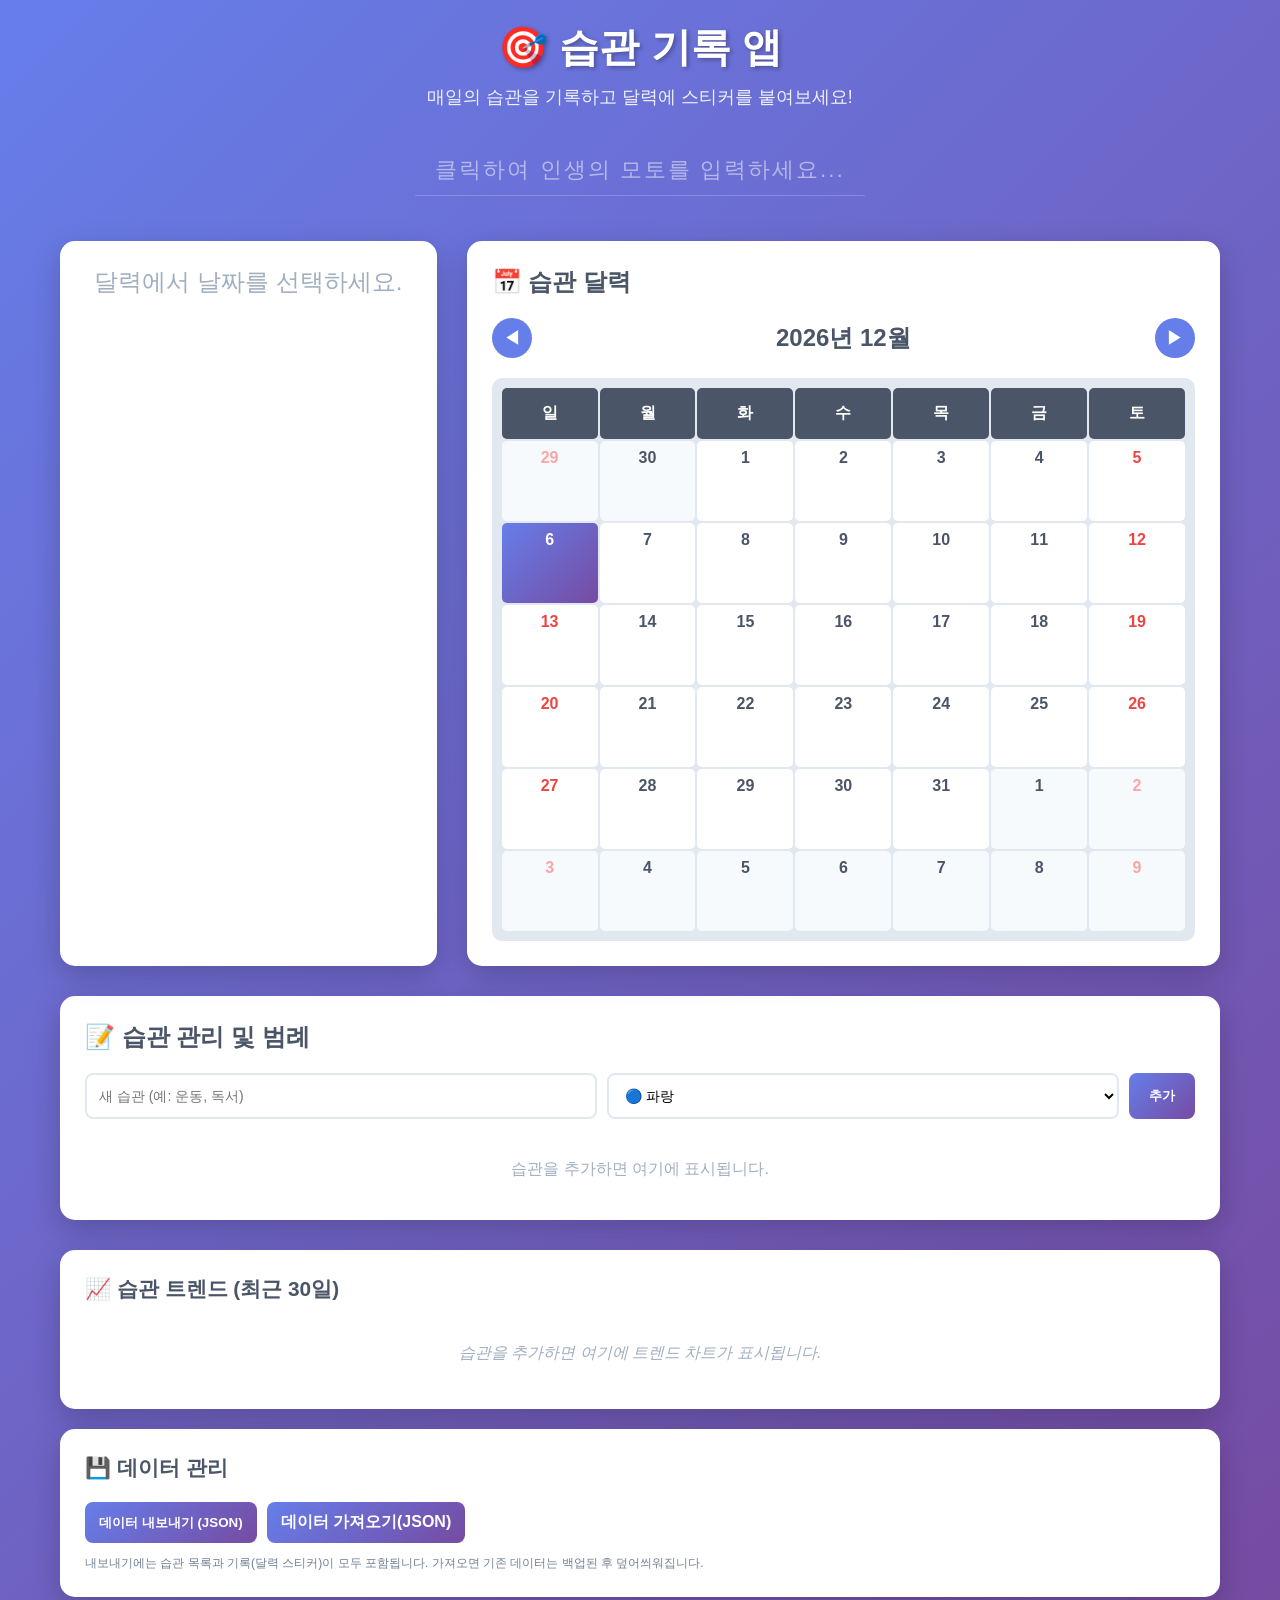
==== commit deeb1a60: "update ui" ====
--- a/index.html
+++ b/index.html
@@ -32,7 +32,7 @@
                     <div id="memoList"></div>
                     <div class="add-memo">
                         <input type="text" id="memoInput" placeholder="새 메모 추가...">
-                        <button id="addMemoBtn">메모 추가</button>
+                        <button id="addMemoBtn">추가</button>
                     </div>
                 </div>
             </div>
@@ -84,14 +84,8 @@
             <h3>💾 데이터 관리</h3>
             <div class="data-actions">
                 <button id="exportJsonBtn">데이터 내보내기 (JSON)</button>
-                <label for="importJsonFile" class="file-label">JSON 파일 가져오기</label>
+                <label for="importJsonFile" class="file-label">데이터 가져오기(JSON)</label>
                 <input type="file" id="importJsonFile" accept="application/json" style="display:none;" />
-            </div>
-            <div class="data-import-text">
-                <textarea id="importJsonText" placeholder="여기에 JSON 데이터를 붙여넣고 가져오기 버튼을 누르세요"></textarea>
-                <div class="import-text-actions">
-                    <button id="importJsonTextBtn">텍스트에서 가져오기</button>
-                </div>
             </div>
             <p class="data-hint">내보내기에는 습관 목록과 기록(달력 스티커)이 모두 포함됩니다. 가져오면 기존 데이터는 백업된 후 덮어씌워집니다.</p>
         </div>
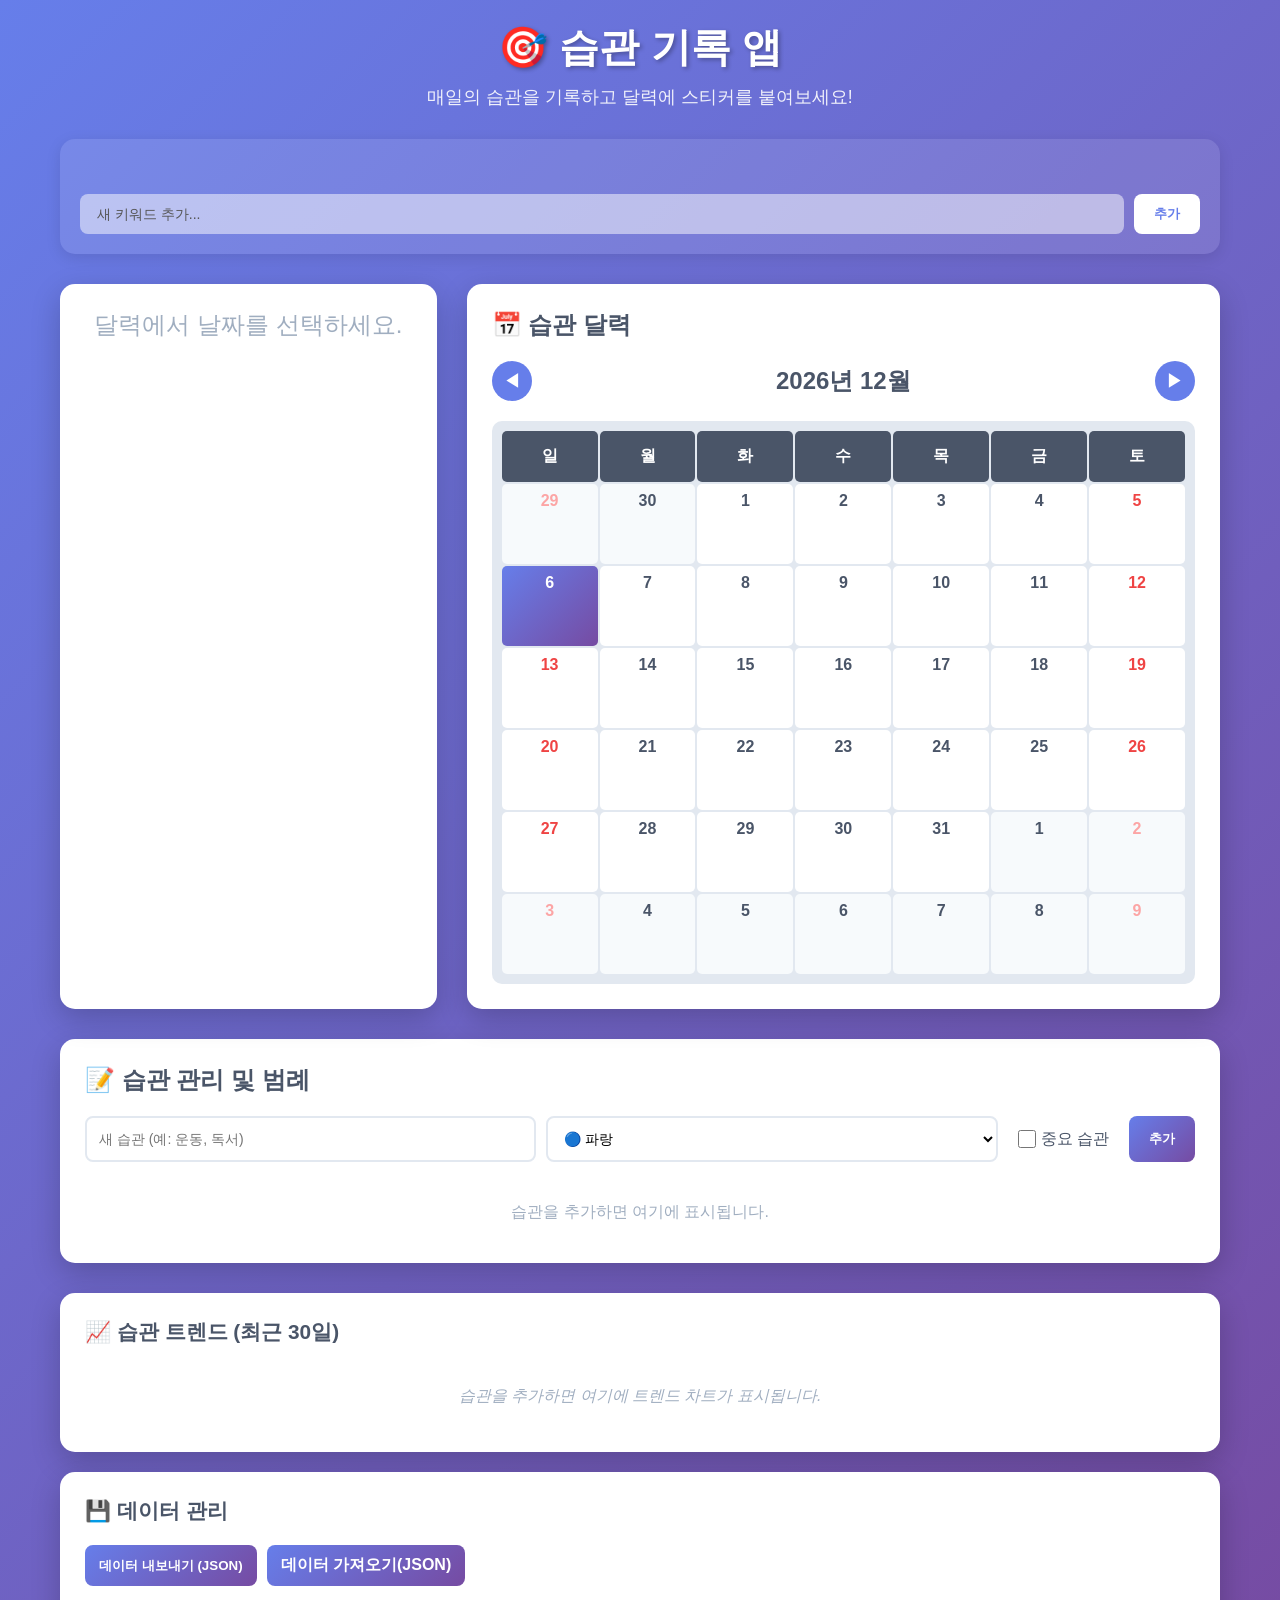
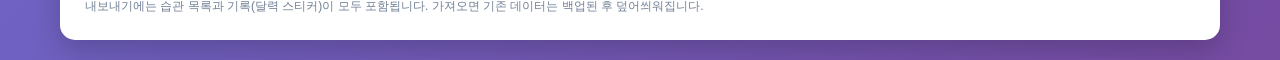
==== commit 1b4bc3cb: "update func (motto, favorit)" ====
--- a/index.html
+++ b/index.html
@@ -13,9 +13,15 @@
             <p>매일의 습관을 기록하고 달력에 스티커를 붙여보세요!</p>
         </header>
 
-        <!-- 인생의 모토 섹션 -->
-        <div class="motto-section">
-            <p id="lifeMotto" contenteditable="true" spellcheck="false" data-placeholder="클릭하여 인생의 모토를 입력하세요..."></p>
+        <!-- 키워드 섹션 -->
+        <div class="keywords-section">
+            <div id="keywordsContainer" class="keywords-container">
+                <!-- 키워드가 여기에 동적으로 추가됩니다 -->
+            </div>
+            <div class="add-keyword">
+                <input type="text" id="keywordInput" placeholder="새 키워드 추가...">
+                <button id="addKeywordBtn">추가</button>
+            </div>
         </div>
 
         <div class="main-content">
@@ -66,6 +72,10 @@
                     <option value="pink">🟣 핑크</option>
                     <option value="slate">⚫ 슬레이트</option>
                 </select>
+                <label style="display: flex; align-items: center; gap: 5px; padding: 0 10px; color: #4a5568; cursor: pointer;">
+                    <input type="checkbox" id="isImportant" style="width: 18px; height: 18px; cursor: pointer;">
+                    중요 습관
+                </label>
                 <button id="addHabitBtn">추가</button>
             </div>
             <div class="legend-items" id="legendItems">
--- a/habit-tracker.css
+++ b/habit-tracker.css
@@ -34,36 +34,104 @@
     opacity: 0.9;
 }
 
-/* 인생의 모토 섹션 */
-.motto-section {
-    text-align: center;
-    margin: -10px 0 30px 0;
-    padding: 15px;
-}
-
-#lifeMotto {
-    font-family: 'Segoe UI', 'Helvetica Neue', sans-serif;
-    font-size: 1.4rem;
-    font-weight: 300;
-    letter-spacing: 2px;
+/* 키워드 섹션 */
+.keywords-section {
+    background: rgba(255, 255, 255, 0.1);
+    border-radius: 15px;
+    padding: 20px;
+    margin-bottom: 30px;
+    box-shadow: 0 4px 15px rgba(0,0,0,0.1);
+}
+
+.keywords-container {
+    display: flex;
+    flex-wrap: wrap;
+    gap: 10px;
+    margin-bottom: 15px;
+    min-height: 20px; /* 컨테이너가 비어있을 때도 높이를 유지 */
+}
+
+.keyword-tag {
+    display: flex;
+    align-items: center;
+    background: white;
+    color: #4a5568;
+    border-radius: 20px;
+    padding: 8px 15px;
+    font-weight: 600;
+    font-size: 14px;
+    box-shadow: 0 2px 5px rgba(0,0,0,0.1);
+    transition: all 0.3s ease;
+}
+
+.keyword-tag:hover {
+    transform: translateY(-2px);
+    box-shadow: 0 4px 8px rgba(0,0,0,0.15);
+}
+
+.delete-keyword {
+    margin-left: 10px;
+    background: #e2e8f0;
+    color: #4a5568;
+    border: none;
+    border-radius: 50%;
+    width: 20px;
+    height: 20px;
+    cursor: pointer;
+    font-size: 12px;
+    font-weight: bold;
+    display: flex;
+    align-items: center;
+    justify-content: center;
+    transition: all 0.3s ease;
+}
+
+.delete-keyword:hover {
+    background: #ef4444;
+    color: white;
+    transform: scale(1.1);
+}
+
+.add-keyword {
+    display: flex;
+    gap: 10px;
+}
+
+.add-keyword input {
+    flex-grow: 1;
+    padding: 10px 15px;
+    border: 2px solid transparent;
+    background: rgba(255,255,255,0.5);
+    border-radius: 8px;
+    color: #333;
+    font-size: 14px;
+    transition: all 0.3s ease;
+}
+
+.add-keyword input::placeholder {
+    color: #555;
+}
+
+.add-keyword input:focus {
+    outline: none;
+    border-color: white;
+    background: white;
+}
+
+.add-keyword button {
     padding: 10px 20px;
-    display: inline-block;
-    position: relative;
-    cursor: text;
-    color: rgba(255, 255, 255, 0.85);
-    border-bottom: 1px solid rgba(255, 255, 255, 0.2);
-    transition: all 0.3s ease;
-}
-
-#lifeMotto:focus {
-    outline: none;
-    border-bottom-color: rgba(255, 255, 255, 0.5);
-}
-
-/* Placeholder 스타일 */
-#lifeMotto:empty::before {
-    content: attr(data-placeholder);
-    color: rgba(255, 255, 255, 0.5);
+    background: white;
+    color: #667eea;
+    border: none;
+    border-radius: 8px;
+    cursor: pointer;
+    font-weight: 600;
+    transition: all 0.2s ease;
+}
+
+.add-keyword button:hover {
+    background: #f0f2ff;
+    transform: translateY(-1px);
 }
 
 .main-content {
@@ -185,6 +253,16 @@
     display: flex;
     align-items: center;
     gap: 10px;
+}
+
+.important-toggle {
+    font-size: 1.5rem;
+    cursor: pointer;
+    transition: transform 0.2s ease;
+}
+
+.important-toggle:hover {
+    transform: scale(1.2);
 }
 
 .legend-color {
@@ -705,4 +783,15 @@
     animation: stickerAppear 0.3s ease-out;
 }
 
-
+@keyframes glowing {
+    0% { box-shadow: 0 0 3px #fde047; }
+    50% { box-shadow: 0 0 10px #fde047, 0 0 5px #fde047; }
+    100% { box-shadow: 0 0 3px #fde047; }
+}
+
+.legend-item.important {
+    animation: glowing 2.5s infinite ease-in-out;
+    border-radius: 10px;
+}
+
+
